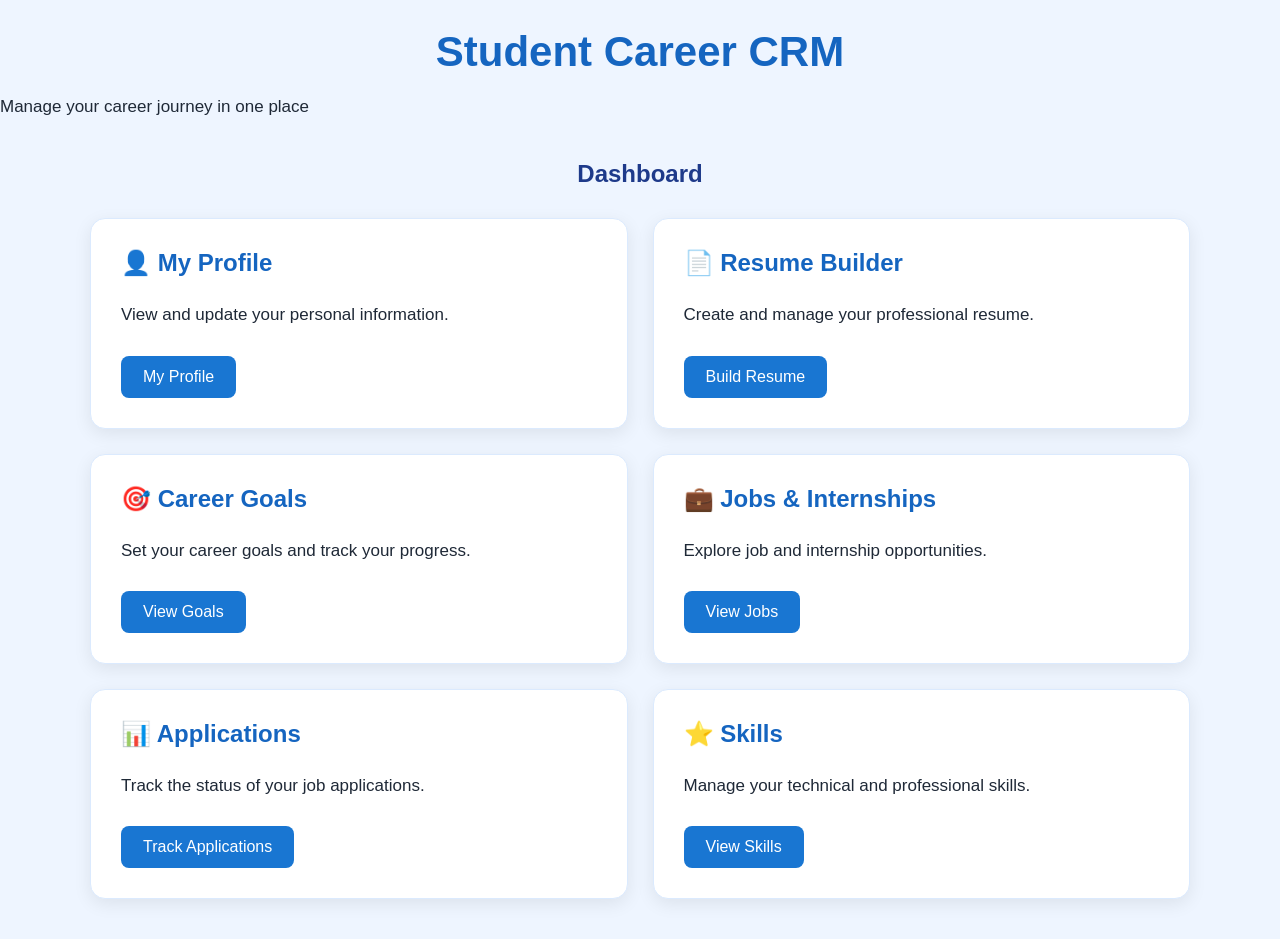
==== frontend/index.html @ b069f397 "almost frontend work as done still CSS updation is in process" ====
<!DOCTYPE html>
<html lang="en">

<head>
    <meta charset="UTF-8">
    <meta name="viewport" content="width=device-width, initial-scale=1.0">

    <title>Student Career CRM</title>

    <link rel="stylesheet" href="style.css">
</head>

<body>

    <!-- Header -->
    <header>
        <h1>Student Career CRM</h1>
        <p>Manage your career journey in one place</p>
    </header>

    <!-- Dashboard -->
    <main>

        <h2>Dashboard</h2>

        <div class="dashboard">

            <!-- Profile -->
            <div class="card">
                <h3>👤 My Profile</h3>
                <p>View and update your personal information.</p>
                <button onclick="window.location.href='profile.html'">
    My Profile
</button>
            </div>

            <!-- Resume -->
            <div class="card">
                <h3>📄 Resume Builder</h3>
                <p>Create and manage your professional resume.</p>
                <button onclick="window.location.href='resume.html'">
    Build Resume
</button>
            </div>

            <!-- Career Goals -->
            <div class="card">
                <h3>🎯 Career Goals</h3>
                <p>Set your career goals and track your progress.</p>
                <button onclick="window.location.href='goals.html'">
    View Goals
</button>
            </div>

            <!-- Jobs -->
            <div class="card">
                <h3>💼 Jobs & Internships</h3>
                <p>Explore job and internship opportunities.</p>
                <button onclick="window.location.href='/jobs.html'">
    View Jobs
</button>
            </div>

            <!-- Applications -->
            <div class="card">
                <h3>📊 Applications</h3>
                <p>Track the status of your job applications.</p>
                <button onclick="window.location.href='/frontend/applications.html'">
    Track Applications
</button>
            </div>

            <!-- Skills -->
            <div class="card">
                <h3>⭐ Skills</h3>
                <p>Manage your technical and professional skills.</p>
                <button onclick="window.location.href='skills.html'">
                    View Skills</button>
            </div>

        </div>

    </main>

</body>

</html>
---- frontend/style.css ----
/* =========================
   Student Career CRM
   Main Styles
   ========================= */

* {
    box-sizing: border-box;
}

body {
    margin: 0;
    padding: 0;
    font-family: Arial, Helvetica, sans-serif;
    background: #eef5ff;
    color: #1f2937;
}

/* Main container */
main {
    width: 90%;
    max-width: 1100px;
    margin: 40px auto;
}

/* Headings */
h1 {
    text-align: center;
    color: #1565c0;
    font-size: 42px;
    margin-bottom: 10px;
}

h2 {
    text-align: center;
    color: #1e3a8a;
    margin-bottom: 10px;
}

h3 {
    color: #1565c0;
    font-size: 24px;
    margin-top: 0;
}

/* Paragraphs */
p {
    font-size: 17px;
    line-height: 1.6;
}

/* Dashboard */
.dashboard {
    display: grid;
    grid-template-columns: repeat(2, 1fr);
    gap: 25px;
    margin-top: 30px;
}

/* Cards */
.card {
    background: white;
    padding: 30px;
    border-radius: 15px;
    box-shadow: 0 5px 18px rgba(0, 0, 0, 0.08);
    border: 1px solid #dbeafe;
}

.card:hover {
    transform: translateY(-3px);
    transition: 0.2s;
}

/* Buttons */
button {
    background: #1976d2;
    color: white;
    border: none;
    padding: 12px 22px;
    border-radius: 8px;
    font-size: 16px;
    cursor: pointer;
    margin-top: 10px;
}

button:hover {
    background: #1259a5;
}

/* Profile form */
form {
    background: white;
    padding: 30px;
    border-radius: 15px;
    box-shadow: 0 5px 18px rgba(0, 0, 0, 0.08);
    max-width: 900px;
    margin: 30px auto;
}

.form-group {
    margin-bottom: 20px;
}

label {
    display: block;
    font-weight: bold;
    margin-bottom: 7px;
    color: #374151;
}

input,
textarea,
select {
    width: 100%;
    padding: 12px;
    border: 1px solid #cbd5e1;
    border-radius: 8px;
    font-size: 16px;
    font-family: inherit;
}

input:focus,
textarea:focus,
select:focus {
    outline: none;
    border-color: #1976d2;
    box-shadow: 0 0 0 2px rgba(25, 118, 210, 0.15);
}

textarea {
    min-height: 120px;
    resize: vertical;
}

/* Two-column form layout */
.form-row {
    display: grid;
    grid-template-columns: 1fr 1fr;
    gap: 20px;
}

/* Back button */
.back-button {
    display: inline-block;
    margin-top: 20px;
    padding: 12px 20px;
    background: #64748b;
    color: white;
    text-decoration: none;
    border-radius: 8px;
}

.back-button:hover {
    background: #475569;
}

/* Responsive design */
@media (max-width: 700px) {

    .dashboard {
        grid-template-columns: 1fr;
    }

    .form-row {
        grid-template-columns: 1fr;
    }

    h1 {
        font-size: 32px;
    }

    main {
        width: 94%;
        margin: 20px auto;
    }

    .card,
    form {
        padding: 20px;
    }
}
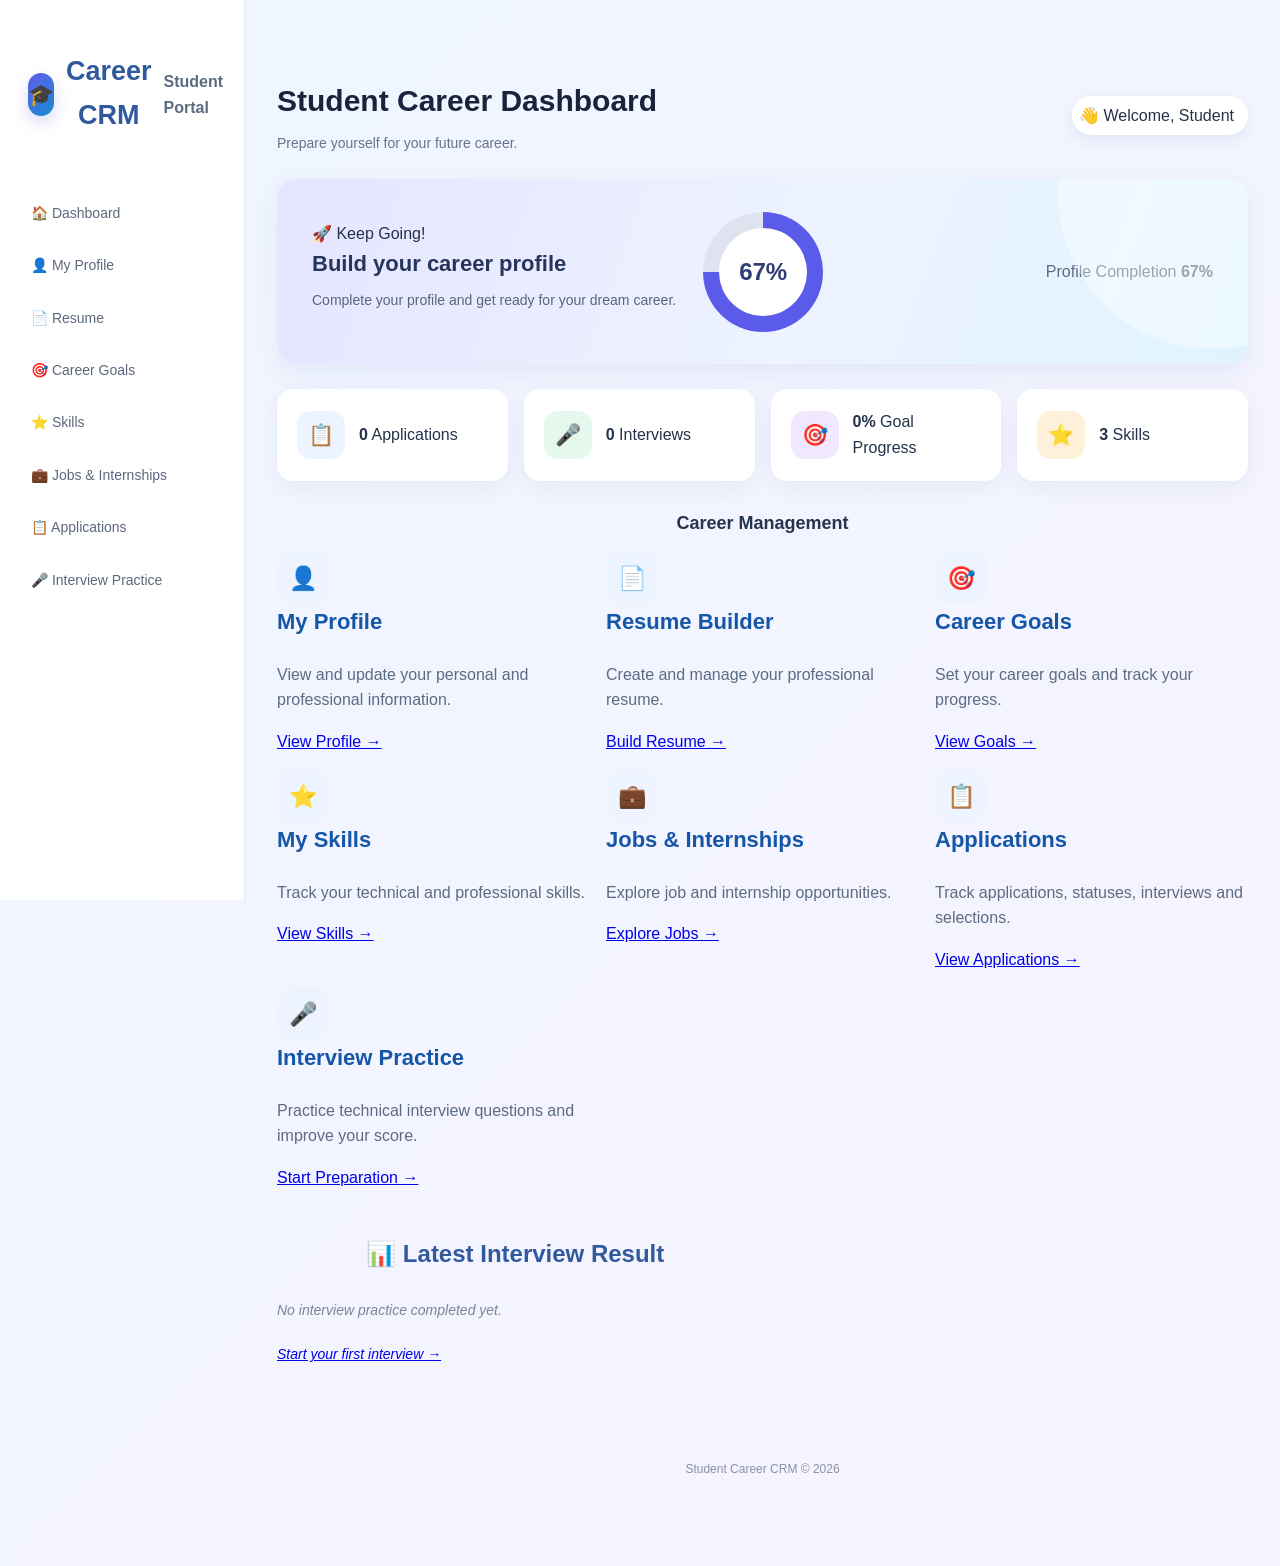
==== commit 190c4263: "updated student career CRM dashboard" ====
--- a/frontend/index.html
+++ b/frontend/index.html
@@ -2,86 +2,782 @@
 <html lang="en">
 
 <head>
+
     <meta charset="UTF-8">
-    <meta name="viewport" content="width=device-width, initial-scale=1.0">
+
+    <meta
+        name="viewport"
+        content="width=device-width, initial-scale=1.0">
 
     <title>Student Career CRM</title>
 
     <link rel="stylesheet" href="style.css">
+
 </head>
 
+
 <body>
 
-    <!-- Header -->
-    <header>
-        <h1>Student Career CRM</h1>
-        <p>Manage your career journey in one place</p>
-    </header>
-
-    <!-- Dashboard -->
-    <main>
-
-        <h2>Dashboard</h2>
-
-        <div class="dashboard">
-
-            <!-- Profile -->
-            <div class="card">
-                <h3>👤 My Profile</h3>
-                <p>View and update your personal information.</p>
-                <button onclick="window.location.href='profile.html'">
-    My Profile
-</button>
-            </div>
-
-            <!-- Resume -->
-            <div class="card">
-                <h3>📄 Resume Builder</h3>
-                <p>Create and manage your professional resume.</p>
-                <button onclick="window.location.href='resume.html'">
-    Build Resume
-</button>
-            </div>
-
-            <!-- Career Goals -->
-            <div class="card">
-                <h3>🎯 Career Goals</h3>
-                <p>Set your career goals and track your progress.</p>
-                <button onclick="window.location.href='goals.html'">
-    View Goals
-</button>
-            </div>
-
-            <!-- Jobs -->
-            <div class="card">
-                <h3>💼 Jobs & Internships</h3>
-                <p>Explore job and internship opportunities.</p>
-                <button onclick="window.location.href='/jobs.html'">
-    View Jobs
-</button>
-            </div>
-
-            <!-- Applications -->
-            <div class="card">
-                <h3>📊 Applications</h3>
-                <p>Track the status of your job applications.</p>
-                <button onclick="window.location.href='/frontend/applications.html'">
-    Track Applications
-</button>
-            </div>
-
-            <!-- Skills -->
-            <div class="card">
-                <h3>⭐ Skills</h3>
-                <p>Manage your technical and professional skills.</p>
-                <button onclick="window.location.href='skills.html'">
-                    View Skills</button>
-            </div>
+
+<!-- =====================================================
+     DASHBOARD LAYOUT
+===================================================== -->
+
+<div class="dashboard-layout">
+
+
+    <!-- =================================================
+         SIDEBAR
+    ================================================== -->
+
+    <aside class="dashboard-sidebar">
+
+        <div class="dashboard-logo">
+
+            <div class="dashboard-logo-icon">
+                🎓
+            </div>
+
+            <h2>
+                Career CRM
+            </h2>
+
+            <p>
+                Student Portal
+            </p>
 
         </div>
 
+
+        <nav class="dashboard-nav">
+
+            <a href="index.html">
+                🏠 Dashboard
+            </a>
+
+            <a href="profile.html">
+                👤 My Profile
+            </a>
+
+            <a href="resume.html">
+                📄 Resume
+            </a>
+
+            <a href="goals.html">
+                🎯 Career Goals
+            </a>
+
+            <a href="skills.html">
+                ⭐ Skills
+            </a>
+
+            <a href="/jobs.html">
+                💼 Jobs & Internships
+            </a>
+
+            <a href="applications.html">
+                📋 Applications
+            </a>
+
+            <a href="interview.html">
+                🎤 Interview Practice
+            </a>
+
+        </nav>
+
+    </aside>
+
+
+
+    <!-- =================================================
+         MAIN CONTENT
+    ================================================== -->
+
+    <main class="dashboard-content">
+
+
+        <!-- TOP BAR -->
+
+        <div class="dashboard-topbar">
+
+            <div class="dashboard-welcome">
+
+                <h1>
+                    Student Career Dashboard
+                </h1>
+
+                <p>
+                    Prepare yourself for your future career.
+                </p>
+
+            </div>
+
+
+            <div class="dashboard-user">
+
+                👋 Welcome, Student
+
+            </div>
+
+        </div>
+
+
+
+        <!-- =================================================
+             PROFILE COMPLETION HERO
+        ================================================== -->
+
+        <section class="dashboard-hero">
+
+            <div class="dashboard-hero-content">
+
+
+                <div class="dashboard-hero-text">
+
+                    <span>
+                        🚀 Keep Going!
+                    </span>
+
+                    <h2>
+                        Build your career profile
+                    </h2>
+
+                    <p>
+                        Complete your profile and get ready
+                        for your dream career.
+                    </p>
+
+                </div>
+
+
+                <div class="dashboard-progress-circle">
+
+                    <div
+                        class="dashboard-progress-inner"
+                        id="profilePercentage">
+
+                        67%
+
+                    </div>
+
+                </div>
+
+
+            </div>
+
+
+            <div class="dashboard-progress-container">
+
+                <div
+                    class="dashboard-progress-bar"
+                    id="profileProgressBar">
+
+                </div>
+
+            </div>
+
+
+            <p class="dashboard-progress-text">
+
+                Profile Completion
+
+                <strong id="profileProgressText">
+                    67%
+                </strong>
+
+            </p>
+
+        </section>
+
+
+
+        <!-- =================================================
+             QUICK STATISTICS
+        ================================================== -->
+
+        <section class="dashboard-stats">
+
+
+            <div class="dashboard-stat">
+
+                <div class="dashboard-stat-icon">
+                    📋
+                </div>
+
+                <div>
+
+                    <strong id="applicationCount">
+                        0
+                    </strong>
+
+                    <span>
+                        Applications
+                    </span>
+
+                </div>
+
+            </div>
+
+
+
+            <div class="dashboard-stat">
+
+                <div class="dashboard-stat-icon">
+                    🎤
+                </div>
+
+                <div>
+
+                    <strong id="interviewCount">
+                        0
+                    </strong>
+
+                    <span>
+                        Interviews
+                    </span>
+
+                </div>
+
+            </div>
+
+
+
+            <div class="dashboard-stat">
+
+                <div class="dashboard-stat-icon">
+                    🎯
+                </div>
+
+                <div>
+
+                    <strong id="goalProgress">
+                        0%
+                    </strong>
+
+                    <span>
+                        Goal Progress
+                    </span>
+
+                </div>
+
+            </div>
+
+
+
+            <div class="dashboard-stat">
+
+                <div class="dashboard-stat-icon">
+                    ⭐
+                </div>
+
+                <div>
+
+                    <strong>
+                        3
+                    </strong>
+
+                    <span>
+                        Skills
+                    </span>
+
+                </div>
+
+            </div>
+
+
+        </section>
+
+
+
+        <!-- =================================================
+             FEATURES
+        ================================================== -->
+
+        <h2 class="dashboard-section-title">
+
+            Career Management
+
+        </h2>
+
+
+        <section class="dashboard-features">
+
+
+            <!-- PROFILE -->
+
+            <div class="dashboard-feature-card">
+
+                <div class="dashboard-feature-icon">
+                    👤
+                </div>
+
+                <h3>
+                    My Profile
+                </h3>
+
+                <p>
+                    View and update your personal
+                    and professional information.
+                </p>
+
+                <a href="profile.html">
+                    View Profile →
+                </a>
+
+            </div>
+
+
+
+            <!-- RESUME -->
+
+            <div class="dashboard-feature-card">
+
+                <div class="dashboard-feature-icon">
+                    📄
+                </div>
+
+                <h3>
+                    Resume Builder
+                </h3>
+
+                <p>
+                    Create and manage your
+                    professional resume.
+                </p>
+
+                <a href="resume.html">
+                    Build Resume →
+                </a>
+
+            </div>
+
+
+
+            <!-- CAREER GOALS -->
+
+            <div class="dashboard-feature-card">
+
+                <div class="dashboard-feature-icon">
+                    🎯
+                </div>
+
+                <h3>
+                    Career Goals
+                </h3>
+
+                <p>
+                    Set your career goals and
+                    track your progress.
+                </p>
+
+                <a href="goals.html">
+                    View Goals →
+                </a>
+
+            </div>
+
+
+
+            <!-- SKILLS -->
+
+            <div class="dashboard-feature-card">
+
+                <div class="dashboard-feature-icon">
+                    ⭐
+                </div>
+
+                <h3>
+                    My Skills
+                </h3>
+
+                <p>
+                    Track your technical and
+                    professional skills.
+                </p>
+
+                <a href="skills.html">
+                    View Skills →
+                </a>
+
+            </div>
+
+
+
+            <!-- JOBS -->
+
+            <div class="dashboard-feature-card">
+
+                <div class="dashboard-feature-icon">
+                    💼
+                </div>
+
+                <h3>
+                    Jobs & Internships
+                </h3>
+
+                <p>
+                    Explore job and internship
+                    opportunities.
+                </p>
+
+                <a href="jobs.html">
+                    Explore Jobs →
+                </a>
+
+            </div>
+
+
+
+            <!-- APPLICATIONS -->
+
+            <div class="dashboard-feature-card">
+
+                <div class="dashboard-feature-icon">
+                    📋
+                </div>
+
+                <h3>
+                    Applications
+                </h3>
+
+                <p>
+                    Track applications, statuses,
+                    interviews and selections.
+                </p>
+
+                <a href="applications.html">
+                    View Applications →
+                </a>
+
+            </div>
+
+
+
+            <!-- INTERVIEW -->
+
+            <div class="dashboard-feature-card">
+
+                <div class="dashboard-feature-icon">
+                    🎤
+                </div>
+
+                <h3>
+                    Interview Practice
+                </h3>
+
+                <p>
+                    Practice technical interview
+                    questions and improve your score.
+                </p>
+
+                <a href="interview.html">
+                    Start Preparation →
+                </a>
+
+            </div>
+
+
+        </section>
+
+
+
+        <!-- =================================================
+             LATEST INTERVIEW RESULT
+        ================================================== -->
+
+        <section class="dashboard-bottom">
+
+
+            <div class="dashboard-result-card">
+
+                <div class="dashboard-result-title">
+
+                    <h2>
+                        📊 Latest Interview Result
+                    </h2>
+
+                </div>
+
+
+                <div id="latestResult">
+
+                    <p class="dashboard-no-result">
+                        No interview practice completed yet.
+                    </p>
+
+                </div>
+
+            </div>
+
+
+        </section>
+
+
+
+        <!-- FOOTER -->
+
+        <footer class="dashboard-footer">
+
+            Student Career CRM © 2026
+
+        </footer>
+
+
     </main>
 
+</div>
+
+
+
+<!-- =====================================================
+     JAVASCRIPT
+===================================================== -->
+
+<script>
+
+
+/* =====================================================
+   PROFILE COMPLETION
+===================================================== */
+
+function updateProfileCompletion() {
+
+    let completed = 0;
+
+    const fields = [
+
+        "fullName",
+        "email",
+        "phone",
+        "location",
+        "linkedin",
+        "github",
+        "careerGoal",
+        "targetRole",
+        "goalDescription"
+
+    ];
+
+
+    fields.forEach(function(field) {
+
+        const value =
+            localStorage.getItem("profile_" + field) ||
+            localStorage.getItem(field);
+
+        if (value && value.trim() !== "") {
+
+            completed++;
+
+        }
+
+    });
+
+
+    let percentage =
+        Math.round(
+            (completed / fields.length) * 100
+        );
+
+
+    /* Keep the dashboard visually useful
+       if profile fields are not yet stored */
+
+    if (percentage === 0) {
+
+        percentage = 67;
+
+    }
+
+
+    document.getElementById(
+        "profilePercentage"
+    ).textContent = percentage + "%";
+
+
+    document.getElementById(
+        "profileProgressText"
+    ).textContent = percentage + "%";
+
+
+    document.getElementById(
+        "profileProgressBar"
+    ).style.width = percentage + "%";
+
+}
+
+
+
+/* =====================================================
+   APPLICATION COUNT
+===================================================== */
+
+function loadApplicationCount() {
+
+    const applications =
+        JSON.parse(
+            localStorage.getItem("applications")
+        ) || [];
+
+
+    document.getElementById(
+        "applicationCount"
+    ).textContent =
+        applications.length;
+
+}
+
+
+
+/* =====================================================
+   GOAL PROGRESS
+===================================================== */
+
+function loadGoalProgress() {
+
+    const progress =
+        localStorage.getItem("progress");
+
+
+    if (progress) {
+
+        document.getElementById(
+            "goalProgress"
+        ).textContent =
+            progress + "%";
+
+    }
+
+}
+
+
+
+/* =====================================================
+   INTERVIEW RESULT
+===================================================== */
+
+function loadInterviewResult() {
+
+    const resultData =
+        localStorage.getItem(
+            "interviewResult"
+        );
+
+
+    const container =
+        document.getElementById(
+            "latestResult"
+        );
+
+
+    if (!resultData) {
+
+        container.innerHTML =
+
+            `
+            <p class="dashboard-no-result">
+                No interview practice completed yet.
+                <br><br>
+
+                <a href="interview.html">
+                    Start your first interview →
+                </a>
+            </p>
+            `;
+
+        return;
+
+    }
+
+
+    const result =
+        JSON.parse(resultData);
+
+
+    container.innerHTML =
+
+        `
+
+        <div class="dashboard-result-box">
+
+            <div>
+
+                <strong>
+                    Domain
+                </strong>
+
+                <span>
+                    ${result.domain}
+                </span>
+
+            </div>
+
+
+            <div>
+
+                <strong>
+                    Difficulty
+                </strong>
+
+                <span>
+                    ${result.difficulty}
+                </span>
+
+            </div>
+
+
+            <div>
+
+                <strong>
+                    Score
+                </strong>
+
+                <span class="dashboard-result-score">
+                    ${result.percentage}%
+                </span>
+
+            </div>
+
+        </div>
+
+
+        <p>
+            ${result.message || "Keep practicing and improving!"}
+        </p>
+
+        <small>
+            Completed:
+            ${result.date || ""}
+        </small>
+
+        `;
+
+}
+
+
+
+/* =====================================================
+   PAGE LOAD
+===================================================== */
+
+window.addEventListener(
+    "load",
+    function() {
+
+        updateProfileCompletion();
+
+        loadApplicationCount();
+
+        loadGoalProgress();
+
+        loadInterviewResult();
+
+    }
+);
+
+</script>
+
+
 </body>
 
 </html>
--- a/frontend/style.css
+++ b/frontend/style.css
@@ -1,121 +1,260 @@
-/* =========================
-   Student Career CRM
-   Main Styles
-   ========================= */
+/* =========================================================
+   STUDENT CAREER CRM
+   Modern Frontend Design
+   ========================================================= */
+
+
+/* =========================================================
+   GLOBAL
+   ========================================================= */
 
 * {
     box-sizing: border-box;
+}
+
+html {
+    scroll-behavior: smooth;
 }
 
 body {
     margin: 0;
     padding: 0;
-    font-family: Arial, Helvetica, sans-serif;
-    background: #eef5ff;
-    color: #1f2937;
-}
-
-/* Main container */
+    font-family: "Segoe UI", Arial, Helvetica, sans-serif;
+    background: linear-gradient(135deg, #eef6ff, #f7f3ff);
+    color: #24324a;
+    line-height: 1.6;
+    min-height: 100vh;
+}
+
+
+/* =========================================================
+   COMMON HEADER
+   ========================================================= */
+
+header {
+    background: linear-gradient(135deg, #1565c0, #6a4bc3);
+    color: white;
+    text-align: center;
+    padding: 45px 20px;
+    box-shadow: 0 8px 25px rgba(21, 101, 192, 0.22);
+}
+
+header h1 {
+    margin: 0 0 8px;
+    font-size: 42px;
+    font-weight: 700;
+    letter-spacing: 0.5px;
+}
+
+header p {
+    margin: 0;
+    font-size: 17px;
+    opacity: 0.9;
+}
+
+
+/* =========================================================
+   MAIN CONTAINER
+   ========================================================= */
+
 main {
     width: 90%;
-    max-width: 1100px;
-    margin: 40px auto;
-}
-
-/* Headings */
+    max-width: 1150px;
+    margin: 45px auto;
+}
+
+
+/* =========================================================
+   HEADINGS
+   ========================================================= */
+
 h1 {
+    color: #1556a8;
     text-align: center;
-    color: #1565c0;
-    font-size: 42px;
-    margin-bottom: 10px;
+    font-size: 40px;
+    margin-bottom: 25px;
 }
 
 h2 {
+    color: #315a9e;
     text-align: center;
-    color: #1e3a8a;
-    margin-bottom: 10px;
+    margin-bottom: 25px;
 }
 
 h3 {
-    color: #1565c0;
-    font-size: 24px;
+    color: #1556a8;
+    font-size: 22px;
     margin-top: 0;
 }
 
-/* Paragraphs */
+
+/* =========================================================
+   PARAGRAPHS
+   ========================================================= */
+
 p {
-    font-size: 17px;
-    line-height: 1.6;
-}
-
-/* Dashboard */
+    font-size: 16px;
+    color: #5c6b82;
+}
+
+
+/* =========================================================
+   COMMON DASHBOARD
+   ========================================================= */
+
 .dashboard {
     display: grid;
-    grid-template-columns: repeat(2, 1fr);
+    grid-template-columns: repeat(2, minmax(0, 1fr));
     gap: 25px;
-    margin-top: 30px;
-}
-
-/* Cards */
+    margin-top: 35px;
+}
+
+
+/* =========================================================
+   COMMON CARDS
+   ========================================================= */
+
 .card {
-    background: white;
+    background: rgba(255, 255, 255, 0.95);
     padding: 30px;
-    border-radius: 15px;
-    box-shadow: 0 5px 18px rgba(0, 0, 0, 0.08);
-    border: 1px solid #dbeafe;
+    border-radius: 20px;
+    border: 1px solid rgba(255, 255, 255, 0.8);
+    box-shadow: 0 10px 30px rgba(50, 80, 120, 0.12);
+    transition:
+        transform 0.25s ease,
+        box-shadow 0.25s ease,
+        border-color 0.25s ease;
+    position: relative;
+    overflow: hidden;
+}
+
+.card::before {
+    content: "";
+    position: absolute;
+    left: 0;
+    top: 0;
+    width: 100%;
+    height: 5px;
+    background: linear-gradient(90deg, #1976d2, #7b5cff);
 }
 
 .card:hover {
-    transform: translateY(-3px);
-    transition: 0.2s;
-}
-
-/* Buttons */
+    transform: translateY(-5px);
+    box-shadow: 0 18px 38px rgba(50, 80, 120, 0.18);
+    border-color: rgba(25, 118, 210, 0.18);
+}
+
+.card h2 {
+    color: #315a9e;
+    margin-top: 0;
+}
+
+.card h3 {
+    font-size: 23px;
+    margin-bottom: 10px;
+}
+
+.card p {
+    margin-bottom: 20px;
+}
+
+
+/* =========================================================
+   BUTTONS
+   ========================================================= */
+
 button {
-    background: #1976d2;
+    background: linear-gradient(135deg, #1976d2, #1565c0);
     color: white;
     border: none;
     padding: 12px 22px;
-    border-radius: 8px;
-    font-size: 16px;
+    border-radius: 10px;
+    font-size: 15px;
+    font-weight: 600;
     cursor: pointer;
-    margin-top: 10px;
+    transition: all 0.25s ease;
+    box-shadow: 0 5px 14px rgba(25, 118, 210, 0.22);
 }
 
 button:hover {
-    background: #1259a5;
-}
-
-/* Profile form */
+    transform: translateY(-2px);
+    background: linear-gradient(135deg, #1565c0, #104f9e);
+    box-shadow: 0 8px 18px rgba(25, 118, 210, 0.3);
+}
+
+button:active {
+    transform: translateY(0);
+}
+
+
+/* Links that look like buttons */
+
+a.button {
+    display: inline-block;
+    background: linear-gradient(135deg, #1976d2, #1565c0);
+    color: white;
+    padding: 12px 22px;
+    border-radius: 10px;
+    text-decoration: none;
+    font-weight: 600;
+    transition: all 0.25s ease;
+}
+
+a.button:hover {
+    transform: translateY(-2px);
+}
+
+
+/* =========================================================
+   FORMS
+   ========================================================= */
+
 form {
-    background: white;
-    padding: 30px;
-    border-radius: 15px;
-    box-shadow: 0 5px 18px rgba(0, 0, 0, 0.08);
+    background: rgba(255, 255, 255, 0.95);
+    padding: 35px;
+    border-radius: 20px;
+    box-shadow: 0 10px 30px rgba(50, 80, 120, 0.12);
     max-width: 900px;
     margin: 30px auto;
 }
 
 .form-group {
-    margin-bottom: 20px;
+    margin-bottom: 22px;
+}
+
+.form-row {
+    display: grid;
+    grid-template-columns: 1fr 1fr;
+    gap: 22px;
 }
 
 label {
     display: block;
-    font-weight: bold;
-    margin-bottom: 7px;
-    color: #374151;
+    font-weight: 600;
+    margin-bottom: 8px;
+    color: #344563;
 }
 
 input,
 textarea,
 select {
     width: 100%;
-    padding: 12px;
-    border: 1px solid #cbd5e1;
-    border-radius: 8px;
-    font-size: 16px;
+    padding: 13px 15px;
+    border: 1px solid #d3ddea;
+    border-radius: 10px;
+    background: #fbfdff;
+    color: #25344d;
+    font-size: 15px;
     font-family: inherit;
+    transition:
+        border-color 0.2s ease,
+        box-shadow 0.2s ease,
+        background 0.2s ease;
+}
+
+input::placeholder,
+textarea::placeholder {
+    color: #9aa8bb;
 }
 
 input:focus,
@@ -123,7 +262,8 @@
 select:focus {
     outline: none;
     border-color: #1976d2;
-    box-shadow: 0 0 0 2px rgba(25, 118, 210, 0.15);
+    background: white;
+    box-shadow: 0 0 0 4px rgba(25, 118, 210, 0.12);
 }
 
 textarea {
@@ -131,50 +271,1512 @@
     resize: vertical;
 }
 
-/* Two-column form layout */
-.form-row {
-    display: grid;
-    grid-template-columns: 1fr 1fr;
-    gap: 20px;
-}
-
-/* Back button */
+
+/* =========================================================
+   JOBS / INTERNSHIPS
+   ========================================================= */
+
+.job-card {
+    background: rgba(255, 255, 255, 0.95);
+    padding: 28px;
+    margin-bottom: 22px;
+    border-radius: 18px;
+    border-left: 5px solid #1976d2;
+    box-shadow: 0 8px 25px rgba(50, 80, 120, 0.11);
+    transition:
+        transform 0.25s ease,
+        box-shadow 0.25s ease;
+}
+
+.job-card:hover {
+    transform: translateY(-5px);
+    box-shadow: 0 15px 32px rgba(50, 80, 120, 0.16);
+}
+
+.job-card h3 {
+    margin-bottom: 15px;
+}
+
+.job-card p {
+    margin: 8px 0;
+}
+
+.job-card strong {
+    color: #344563;
+}
+
+
+/* =========================================================
+   APPLICATION MESSAGE
+   ========================================================= */
+
+.application-message {
+    position: fixed;
+    top: 25px;
+    left: 50%;
+    transform: translateX(-50%);
+    z-index: 9999;
+    background: linear-gradient(135deg, #1b8f55, #28a968);
+    color: white;
+    padding: 15px 28px;
+    border-radius: 12px;
+    font-size: 16px;
+    font-weight: 700;
+    box-shadow: 0 10px 30px rgba(27, 143, 85, 0.3);
+    animation: messageSlideDown 0.35s ease;
+}
+
+@keyframes messageSlideDown {
+
+    from {
+        opacity: 0;
+        transform: translate(-50%, -20px);
+    }
+
+    to {
+        opacity: 1;
+        transform: translate(-50%, 0);
+    }
+
+}
+
+
+/* =========================================================
+   BACK BUTTON
+   ========================================================= */
+
 .back-button {
     display: inline-block;
-    margin-top: 20px;
-    padding: 12px 20px;
-    background: #64748b;
+    margin-top: 25px;
+    padding: 12px 22px;
+    background: linear-gradient(135deg, #64748b, #475569);
     color: white;
     text-decoration: none;
-    border-radius: 8px;
+    border-radius: 10px;
+    font-weight: 600;
+    transition: all 0.25s ease;
 }
 
 .back-button:hover {
-    background: #475569;
-}
-
-/* Responsive design */
+    background: linear-gradient(135deg, #475569, #334155);
+    transform: translateY(-2px);
+    box-shadow: 0 7px 16px rgba(71, 85, 105, 0.25);
+}
+
+
+/* =========================================================
+   TABLES
+   ========================================================= */
+
+table {
+    width: 100%;
+    border-collapse: collapse;
+    background: white;
+    border-radius: 15px;
+    overflow: hidden;
+    box-shadow: 0 8px 25px rgba(50, 80, 120, 0.1);
+}
+
+th {
+    background: linear-gradient(135deg, #1976d2, #315a9e);
+    color: white;
+    padding: 15px;
+    text-align: left;
+}
+
+td {
+    padding: 14px 15px;
+    border-bottom: 1px solid #edf1f6;
+    color: #526177;
+}
+
+tr:hover td {
+    background: #f5f9ff;
+}
+
+
+/* =========================================================
+   STATUS BADGES
+   ========================================================= */
+
+.status {
+    display: inline-block;
+    padding: 6px 12px;
+    border-radius: 20px;
+    font-size: 13px;
+    font-weight: 700;
+}
+
+.status-success {
+    background: #dcfce7;
+    color: #15803d;
+}
+
+.status-pending {
+    background: #fef3c7;
+    color: #a16207;
+}
+
+.status-rejected {
+    background: #fee2e2;
+    color: #b91c1c;
+}
+
+
+/* =========================================================
+   SKILLS
+   ========================================================= */
+
+.skill-list {
+    display: flex;
+    flex-wrap: wrap;
+    gap: 10px;
+}
+
+.skill {
+    background: #e8f2ff;
+    color: #1556a8;
+    padding: 8px 14px;
+    border-radius: 20px;
+    font-weight: 600;
+    font-size: 14px;
+}
+
+
+/* =========================================================
+   PROGRESS
+   ========================================================= */
+
+.progress-container {
+    width: 100%;
+    height: 10px;
+    background: #e5eaf1;
+    border-radius: 20px;
+    overflow: hidden;
+    margin: 12px 0;
+}
+
+.progress-bar {
+    height: 100%;
+    background: linear-gradient(90deg, #1976d2, #7b5cff);
+    border-radius: 20px;
+    transition: width 0.5s ease;
+}
+
+
+/* =========================================================
+   SIMPLE SECTIONS
+   ========================================================= */
+
+.section {
+    background: rgba(255, 255, 255, 0.92);
+    padding: 30px;
+    border-radius: 18px;
+    margin-bottom: 25px;
+    box-shadow: 0 8px 25px rgba(50, 80, 120, 0.1);
+}
+
+
+/* =========================================================
+   FOOTER
+   ========================================================= */
+
+footer {
+    text-align: center;
+    padding: 30px 20px;
+    margin-top: 50px;
+    color: #718096;
+    font-size: 14px;
+}
+
+
+/* =========================================================
+   MODERN DASHBOARD
+   ========================================================= */
+
+
+/* Dashboard body */
+
+body.dashboard-page {
+    background:
+        linear-gradient(
+            135deg,
+            #f5f7ff,
+            #eef6ff
+        );
+}
+
+
+/* Main dashboard wrapper */
+
+.dashboard-layout {
+    display: flex;
+    min-height: 100vh;
+}
+
+
+/* =========================================================
+   DASHBOARD SIDEBAR
+   ========================================================= */
+
+.dashboard-sidebar {
+
+    width: 245px;
+
+    background: rgba(255, 255, 255, 0.96);
+
+    border-right: 1px solid #e5e9f2;
+
+    padding: 28px 18px;
+
+    position: fixed;
+
+    top: 0;
+    bottom: 0;
+    left: 0;
+
+    overflow-y: auto;
+
+    z-index: 100;
+
+}
+
+
+.dashboard-logo {
+
+    display: flex;
+
+    align-items: center;
+
+    gap: 12px;
+
+    padding:
+        0 10px 28px;
+
+    color: #263a76;
+
+    font-size: 18px;
+
+    font-weight: 700;
+
+}
+
+
+.dashboard-logo-icon {
+
+    width: 43px;
+    height: 43px;
+
+    display: flex;
+
+    align-items: center;
+    justify-content: center;
+
+    background:
+        linear-gradient(
+            135deg,
+            #625de8,
+            #168bd4
+        );
+
+    color: white;
+
+    border-radius: 13px;
+
+    font-size: 21px;
+
+    box-shadow:
+        0 7px 16px
+        rgba(91, 91, 234, 0.22);
+
+}
+
+
+.dashboard-nav {
+
+    display: flex;
+
+    flex-direction: column;
+
+    gap: 6px;
+
+}
+
+
+.dashboard-nav a {
+
+    display: flex;
+
+    align-items: center;
+
+    gap: 12px;
+
+    padding:
+        12px 13px;
+
+    border-radius: 10px;
+
+    color: #5c687d;
+
+    text-decoration: none;
+
+    font-size: 14px;
+
+    transition: all 0.2s ease;
+
+}
+
+
+.dashboard-nav a:hover {
+
+    background: #f0f2ff;
+
+    color: #514ddd;
+
+    transform:
+        translateX(2px);
+
+}
+
+
+.dashboard-nav a.active {
+
+    background:
+        linear-gradient(
+            135deg,
+            #eeeeff,
+            #f1f5ff
+        );
+
+    color: #514ddd;
+
+    font-weight: 700;
+
+}
+
+
+.dashboard-nav-icon {
+
+    width: 25px;
+
+    text-align: center;
+
+    font-size: 18px;
+
+}
+
+
+/* =========================================================
+   DASHBOARD CONTENT
+   ========================================================= */
+
+.dashboard-content {
+
+    margin-left: 245px;
+
+    width:
+        calc(100% - 245px);
+
+    padding: 32px;
+
+}
+
+
+.dashboard-inner {
+
+    max-width: 1250px;
+
+    margin: auto;
+
+}
+
+
+/* =========================================================
+   DASHBOARD TOP BAR
+   ========================================================= */
+
+.dashboard-topbar {
+
+    display: flex;
+
+    align-items: center;
+
+    justify-content: space-between;
+
+    margin-bottom: 25px;
+
+}
+
+
+.dashboard-welcome h1 {
+
+    margin: 0;
+
+    color: #18243b;
+
+    text-align: left;
+
+    font-size: 30px;
+
+}
+
+
+.dashboard-welcome p {
+
+    margin:
+        7px 0 0;
+
+    color: #68748a;
+
+    font-size: 14px;
+
+}
+
+
+.dashboard-user {
+
+    display: flex;
+
+    align-items: center;
+
+    gap: 10px;
+
+    background: white;
+
+    padding:
+        7px 14px 7px 7px;
+
+    border-radius: 30px;
+
+    box-shadow:
+        0 5px 15px
+        rgba(50, 70, 120, 0.08);
+
+}
+
+
+.dashboard-avatar {
+
+    width: 38px;
+    height: 38px;
+
+    display: flex;
+
+    align-items: center;
+    justify-content: center;
+
+    background:
+        linear-gradient(
+            135deg,
+            #d9f7ec,
+            #bcebdc
+        );
+
+    border-radius: 50%;
+
+    font-size: 19px;
+
+}
+
+
+.dashboard-user-name {
+
+    font-size: 13px;
+
+    font-weight: 700;
+
+    color: #39465d;
+
+}
+
+
+/* =========================================================
+   DASHBOARD HERO
+   ========================================================= */
+
+.dashboard-hero {
+
+    position: relative;
+
+    overflow: hidden;
+
+    min-height: 185px;
+
+    padding:
+        30px 35px;
+
+    display: flex;
+
+    align-items: center;
+
+    justify-content: space-between;
+
+    background:
+        linear-gradient(
+            110deg,
+            #e5e5ff,
+            #edf3ff 55%,
+            #dff4ff
+        );
+
+    border-radius: 20px;
+
+    box-shadow:
+        0 8px 25px
+        rgba(63, 80, 150, 0.08);
+
+    margin-bottom: 25px;
+
+}
+
+
+.dashboard-hero::after {
+
+    content: "";
+
+    position: absolute;
+
+    width: 310px;
+    height: 310px;
+
+    right: -120px;
+    top: -140px;
+
+    background:
+        rgba(255, 255, 255, 0.38);
+
+    border-radius: 50%;
+
+}
+
+
+.dashboard-hero-content {
+
+    display: flex;
+
+    align-items: center;
+
+    gap: 27px;
+
+    position: relative;
+
+    z-index: 2;
+
+}
+
+
+.dashboard-progress-circle {
+
+    width: 120px;
+    height: 120px;
+
+    border-radius: 50%;
+
+    display: flex;
+
+    align-items: center;
+    justify-content: center;
+
+    background:
+        conic-gradient(
+            #5b5bea 0deg,
+            #5b5bea 270deg,
+            #dfe3f0 270deg,
+            #dfe3f0 360deg
+        );
+
+    flex-shrink: 0;
+
+}
+
+
+.dashboard-progress-inner {
+
+    width: 88px;
+    height: 88px;
+
+    background: white;
+
+    border-radius: 50%;
+
+    display: flex;
+
+    align-items: center;
+    justify-content: center;
+
+    font-size: 24px;
+
+    font-weight: 700;
+
+    color: #303d75;
+
+}
+
+
+.dashboard-hero-text h2 {
+
+    margin:
+        0 0 7px;
+
+    text-align: left;
+
+    color: #27355c;
+
+    font-size: 22px;
+
+}
+
+
+.dashboard-hero-text p {
+
+    margin:
+        0 0 12px;
+
+    max-width: 470px;
+
+    color: #59657b;
+
+    font-size: 14px;
+
+}
+
+
+.dashboard-hero-link {
+
+    color: #514ddd;
+
+    text-decoration: none;
+
+    font-weight: 700;
+
+    font-size: 14px;
+
+}
+
+
+.dashboard-hero-icon {
+
+    position: relative;
+
+    z-index: 2;
+
+    margin-right: 50px;
+
+    font-size: 70px;
+
+    opacity: 0.75;
+
+}
+
+
+/* =========================================================
+   DASHBOARD STATISTICS
+   ========================================================= */
+
+.dashboard-stats {
+
+    display: grid;
+
+    grid-template-columns:
+        repeat(4, 1fr);
+
+    gap: 16px;
+
+    margin-bottom: 28px;
+
+}
+
+
+.dashboard-stat {
+
+    display: flex;
+
+    align-items: center;
+
+    gap: 14px;
+
+    background: white;
+
+    padding: 20px;
+
+    border-radius: 16px;
+
+    box-shadow:
+        0 6px 20px
+        rgba(50, 70, 120, 0.07);
+
+}
+
+
+.dashboard-stat-icon {
+
+    width: 48px;
+    height: 48px;
+
+    display: flex;
+
+    align-items: center;
+    justify-content: center;
+
+    border-radius: 14px;
+
+    background: #edf3ff;
+
+    font-size: 21px;
+
+    flex-shrink: 0;
+
+}
+
+
+.dashboard-stat:nth-child(2)
+.dashboard-stat-icon {
+
+    background: #e5f8ed;
+
+}
+
+
+.dashboard-stat:nth-child(3)
+.dashboard-stat-icon {
+
+    background: #f1e8ff;
+
+}
+
+
+.dashboard-stat:nth-child(4)
+.dashboard-stat-icon {
+
+    background: #fff0d9;
+
+}
+
+
+.dashboard-stat-number {
+
+    font-size: 24px;
+
+    font-weight: 700;
+
+    color: #17233c;
+
+}
+
+
+.dashboard-stat-label {
+
+    margin-top: 2px;
+
+    font-size: 12px;
+
+    color: #68748a;
+
+}
+
+
+/* =========================================================
+   DASHBOARD SECTION TITLE
+   ========================================================= */
+
+.dashboard-section-title {
+
+    margin:
+        25px 0 15px;
+
+    color: #26344f;
+
+    font-size: 18px;
+
+    font-weight: 700;
+
+}
+
+
+/* =========================================================
+   DASHBOARD FEATURE GRID
+   ========================================================= */
+
+.dashboard-features {
+
+    display: grid;
+
+    grid-template-columns:
+        repeat(3, 1fr);
+
+    gap: 16px;
+
+}
+
+
+.dashboard-feature-link {
+
+    text-decoration: none;
+
+    color: inherit;
+
+}
+
+
+.dashboard-feature {
+
+    display: flex;
+
+    align-items: center;
+
+    gap: 14px;
+
+    min-height: 100px;
+
+    padding: 20px;
+
+    background: white;
+
+    border-radius: 16px;
+
+    box-shadow:
+        0 6px 20px
+        rgba(50, 70, 120, 0.07);
+
+    transition:
+        transform 0.2s ease,
+        box-shadow 0.2s ease;
+
+}
+
+
+.dashboard-feature:hover {
+
+    transform:
+        translateY(-4px);
+
+    box-shadow:
+        0 12px 28px
+        rgba(50, 70, 120, 0.13);
+
+}
+
+
+.dashboard-feature-icon {
+
+    width: 52px;
+    height: 52px;
+
+    display: flex;
+
+    align-items: center;
+    justify-content: center;
+
+    background: #edf3ff;
+
+    border-radius: 15px;
+
+    font-size: 23px;
+
+    flex-shrink: 0;
+
+}
+
+
+.dashboard-feature-content {
+
+    flex: 1;
+
+}
+
+
+.dashboard-feature-content h3 {
+
+    margin:
+        0 0 4px;
+
+    color: #26344f;
+
+    font-size: 15px;
+
+}
+
+
+.dashboard-feature-content p {
+
+    margin: 0;
+
+    color: #7a8497;
+
+    font-size: 12px;
+
+    line-height: 1.4;
+
+}
+
+
+.dashboard-feature-arrow {
+
+    color: #5b5bea;
+
+    font-size: 20px;
+
+}
+
+
+/* =========================================================
+   DASHBOARD BOTTOM GRID
+   ========================================================= */
+
+.dashboard-bottom {
+
+    display: grid;
+
+    grid-template-columns:
+        1fr 1fr;
+
+    gap: 18px;
+
+    margin-top: 25px;
+
+}
+
+
+.dashboard-bottom-card {
+
+    background: white;
+
+    padding: 24px;
+
+    border-radius: 17px;
+
+    box-shadow:
+        0 6px 20px
+        rgba(50, 70, 120, 0.07);
+
+}
+
+
+.dashboard-bottom-card h2 {
+
+    text-align: left;
+
+    margin:
+        0 0 20px;
+
+    color: #26344f;
+
+    font-size: 18px;
+
+}
+
+
+/* =========================================================
+   DASHBOARD PROGRESS
+   ========================================================= */
+
+.dashboard-progress-item {
+
+    margin-bottom: 20px;
+
+}
+
+
+.dashboard-progress-label {
+
+    display: flex;
+
+    justify-content: space-between;
+
+    margin-bottom: 8px;
+
+    color: #5a667c;
+
+    font-size: 13px;
+
+}
+
+
+.dashboard-progress-label strong {
+
+    color: #27344c;
+
+}
+
+
+.dashboard-progress-track {
+
+    width: 100%;
+
+    height: 9px;
+
+    background: #edf0f6;
+
+    border-radius: 10px;
+
+    overflow: hidden;
+
+}
+
+
+.dashboard-progress-fill {
+
+    width: 0%;
+
+    height: 100%;
+
+    border-radius: 10px;
+
+    background:
+        linear-gradient(
+            90deg,
+            #5b5bea,
+            #7373ef
+        );
+
+    transition:
+        width 0.5s ease;
+
+}
+
+
+.dashboard-goal-fill {
+
+    background:
+        linear-gradient(
+            90deg,
+            #38b879,
+            #55c98e
+        );
+
+}
+
+
+/* =========================================================
+   DASHBOARD INTERVIEW RESULT
+   ========================================================= */
+
+.dashboard-result-box{ 
+    background:#f7f8ff;
+padding: 17px;
+
+    border-radius: 13px;
+
+}
+
+
+.dashboard-result-row {
+
+    display: flex;
+
+    justify-content: space-between;
+
+    padding: 8px 0;
+
+    border-bottom: 1px solid #e7e9f2;
+
+    font-size: 13px;
+
+}
+
+
+.dashboard-result-row:last-child {
+
+    border-bottom: none;
+
+}
+
+
+.dashboard-result-score {
+
+    margin: 8px 0;
+
+    color: #5755dd;
+
+    font-size: 31px;
+
+    font-weight: 700;
+
+}
+
+
+.dashboard-no-result {
+
+    color: #7c8597;
+
+    font-size: 14px;
+
+    font-style: italic;
+
+}
+
+
+/* =========================================================
+   DASHBOARD FOOTER
+   ========================================================= */
+
+.dashboard-footer {
+
+    text-align: center;
+
+    padding: 30px 0 10px;
+
+    color: #8992a4;
+
+    font-size: 12px;
+
+}
+
+
+/* =========================================================
+   DASHBOARD RESPONSIVE
+   ========================================================= */
+
+@media (max-width: 1000px) {
+
+    .dashboard-sidebar {
+
+        width: 210px;
+
+    }
+
+    .dashboard-content {
+
+        margin-left: 210px;
+
+        width: calc(100% - 210px);
+
+        padding: 22px;
+
+    }
+
+    .dashboard-stats {
+
+        grid-template-columns: repeat(2, 1fr);
+
+    }
+
+    .dashboard-features {
+
+        grid-template-columns: repeat(2, 1fr);
+
+    }
+
+}
+
+
+/* =========================================================
+   MOBILE DASHBOARD
+   ========================================================= */
+
 @media (max-width: 700px) {
 
+    .dashboard-layout {
+
+        display: block;
+
+    }
+
+    .dashboard-sidebar {
+
+        position: relative;
+
+        width: 100%;
+
+        height: auto;
+
+        border-right: none;
+
+        border-bottom: 1px solid #e5e9f2;
+
+        padding: 18px;
+
+    }
+
+    .dashboard-logo {
+
+        padding-bottom: 18px;
+
+    }
+
+    .dashboard-nav {
+
+        display: grid;
+
+        grid-template-columns: repeat(2, 1fr);
+
+    }
+
+    .dashboard-content {
+
+        margin-left: 0;
+
+        width: 100%;
+
+        padding: 16px;
+
+    }
+
+    .dashboard-topbar {
+
+        align-items: flex-start;
+
+        gap: 15px;
+
+    }
+
+    .dashboard-user {
+
+        display: none;
+
+    }
+
+    .dashboard-hero {
+
+        padding: 24px;
+
+    }
+
+    .dashboard-hero-content {
+
+        gap: 17px;
+
+    }
+
+    .dashboard-progress-circle {
+
+        width: 90px;
+        height: 90px;
+
+    }
+
+    .dashboard-progress-inner {
+
+        width: 67px;
+        height: 67px;
+
+        font-size: 19px;
+
+    }
+
+    .dashboard-hero-icon {
+
+        display: none;
+
+    }
+
+    .dashboard-stats {
+
+        grid-template-columns: 1fr;
+
+    }
+
+    .dashboard-features {
+
+        grid-template-columns: 1fr;
+
+    }
+
+    .dashboard-bottom {
+
+        grid-template-columns: 1fr;
+
+    }
+
+}
+
+
+/* =========================================================
+   SMALL MOBILE
+   ========================================================= */
+
+@media (max-width: 450px) {
+
+    .dashboard-welcome h1 {
+
+        font-size: 25px;
+
+    }
+
+    .dashboard-welcome p {
+
+        font-size: 13px;
+
+    }
+
+    .dashboard-hero-text h2 {
+
+        font-size: 18px;
+
+    }
+
+    .dashboard-hero-text p {
+
+        font-size: 13px;
+
+    }
+
+    .dashboard-progress-circle {
+
+        width: 75px;
+        height: 75px;
+
+    }
+
+    .dashboard-progress-inner {
+
+        width: 55px;
+        height: 55px;
+
+        font-size: 16px;
+
+    }
+
+    .dashboard-nav {
+
+        grid-template-columns: 1fr;
+
+    }
+
+    .dashboard-stat {
+
+        padding: 17px;
+
+    }
+
+}
+
+
+/* =========================================================
+   GENERAL RESPONSIVE DESIGN
+   ========================================================= */
+
+@media (max-width: 800px) {
+
+    header {
+
+        padding: 35px 15px;
+
+    }
+
+    header h1 {
+
+        font-size: 32px;
+
+    }
+
+    main {
+
+        width: 92%;
+
+        margin: 30px auto;
+
+    }
+
+    h1 {
+
+        font-size: 32px;
+
+    }
+
     .dashboard {
+
         grid-template-columns: 1fr;
+
+        gap: 20px;
+
     }
 
     .form-row {
+
         grid-template-columns: 1fr;
+
+    }
+
+    .card {
+
+        padding: 25px;
+
+    }
+
+    form {
+
+        padding: 25px;
+
+    }
+
+}
+
+
+/* =========================================================
+   SMALL SCREEN
+   ========================================================= */
+
+@media (max-width: 500px) {
+
+    header h1 {
+
+        font-size: 27px;
+
+    }
+
+    header p {
+
+        font-size: 15px;
+
+    }
+
+    main {
+
+        width: 94%;
+
+        margin: 25px auto;
+
     }
 
     h1 {
-        font-size: 32px;
-    }
-
-    main {
-        width: 94%;
-        margin: 20px auto;
-    }
-
-    .card,
+
+        font-size: 28px;
+
+    }
+
+    h3 {
+
+        font-size: 20px;
+
+    }
+
+    .card {
+
+        padding: 22px;
+
+        border-radius: 16px;
+
+    }
+
+    button,
+    a.button,
+    .back-button {
+
+        width: 100%;
+
+        text-align: center;
+
+    }
+
+    .job-card {
+
+        padding: 22px;
+
+    }
+
     form {
+
         padding: 20px;
-    }
+
+    }
+
+    .application-message {
+
+        width: 90%;
+
+        text-align: center;
+
+    }
+
 }
